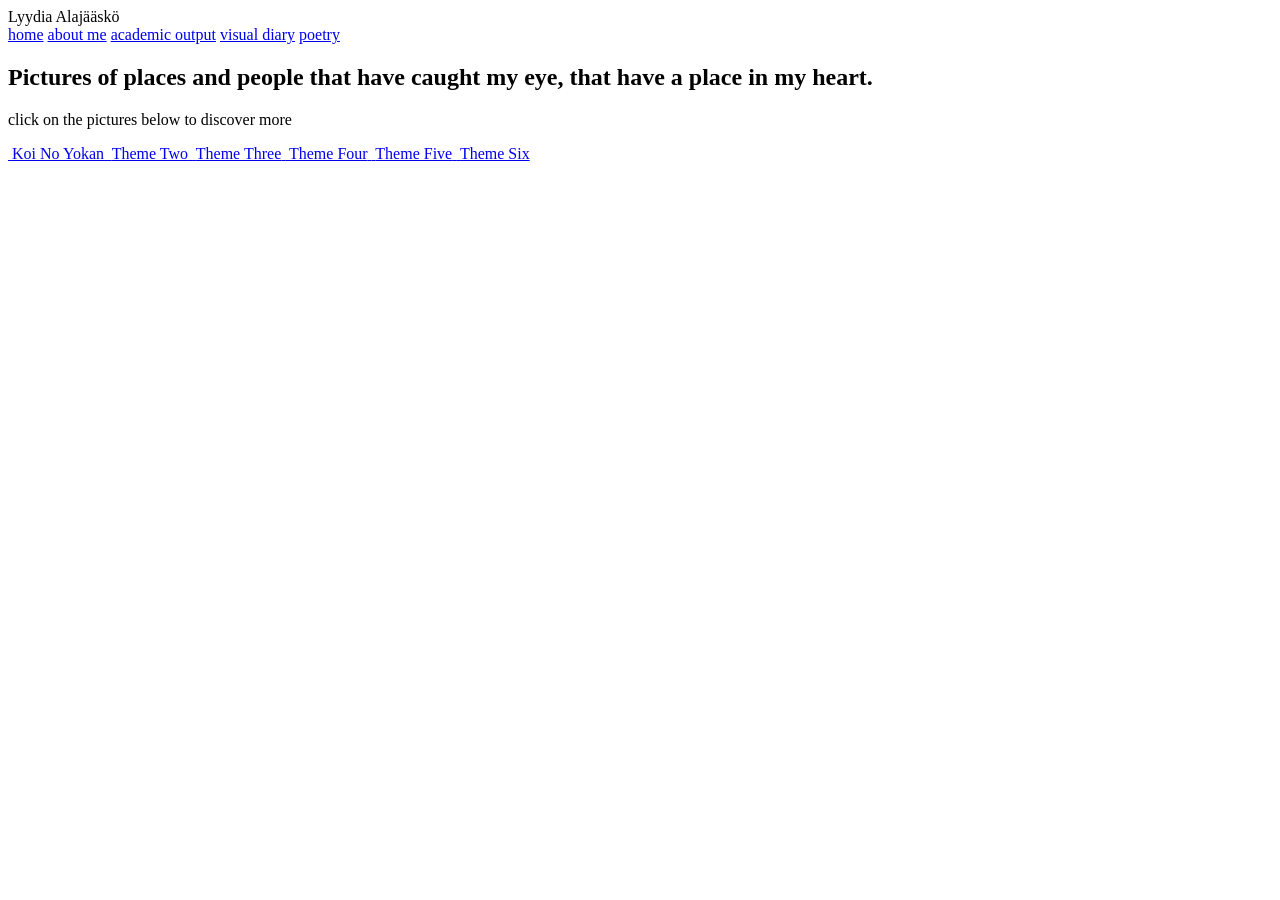
==== index.html @ bca58da3 "Create index.html" ====
<!DOCTYPE html>
<html lang="en">
<head>
  <meta charset="UTF-8">
  <meta name="viewport" content="width=device-width, initial-scale=1">
  <title>Lyydia Alajääskö</title>
  <link rel="stylesheet" href="style.css">
</head>
<body>

  <header>
    <div class="site-title">Lyydia Alajääskö</div>
    <nav>
      <a href="index.html">home</a>
      <a href="about.html">about me</a>
      <a href="academic.html">academic output</a>
      <a href="index.html">visual diary</a>
      <a href="poetry.html">poetry</a>
    </nav>
  </header>

  <section class="intro">
    <h1>Pictures of places and people that have caught my eye, that have a place in my heart.</h1>
    <p class="subtitle">click on the pictures below to discover more</p>
  </section>

  <div class="grid">

    <a class="tile" href="koi-no-yokan.html">
      <img src="images/grid/img1.jpg" alt="">
      <span class="title">Koi No Yokan</span>
    </a>

    <a class="tile" href="theme-two.html">
      <img src="images/grid/img2.jpg" alt="">
      <span class="title">Theme Two</span>
    </a>

    <a class="tile" href="theme-three.html">
      <img src="images/grid/img3.jpg" alt="">
      <span class="title">Theme Three</span>
    </a>

    <a class="tile" href="theme-four.html">
      <img src="images/grid/img4.jpg" alt="">
      <span class="title">Theme Four</span>
    </a>

    <a class="tile" href="theme-five.html">
      <img src="images/grid/img5.jpg" alt="">
      <span class="title">Theme Five</span>
    </a>

    <a class="tile" href="theme-six.html">
      <img src="images/grid/img6.jpg" alt="">
      <span class="title">Theme Six</span>
    </a>

  </div>

</body>
</html>
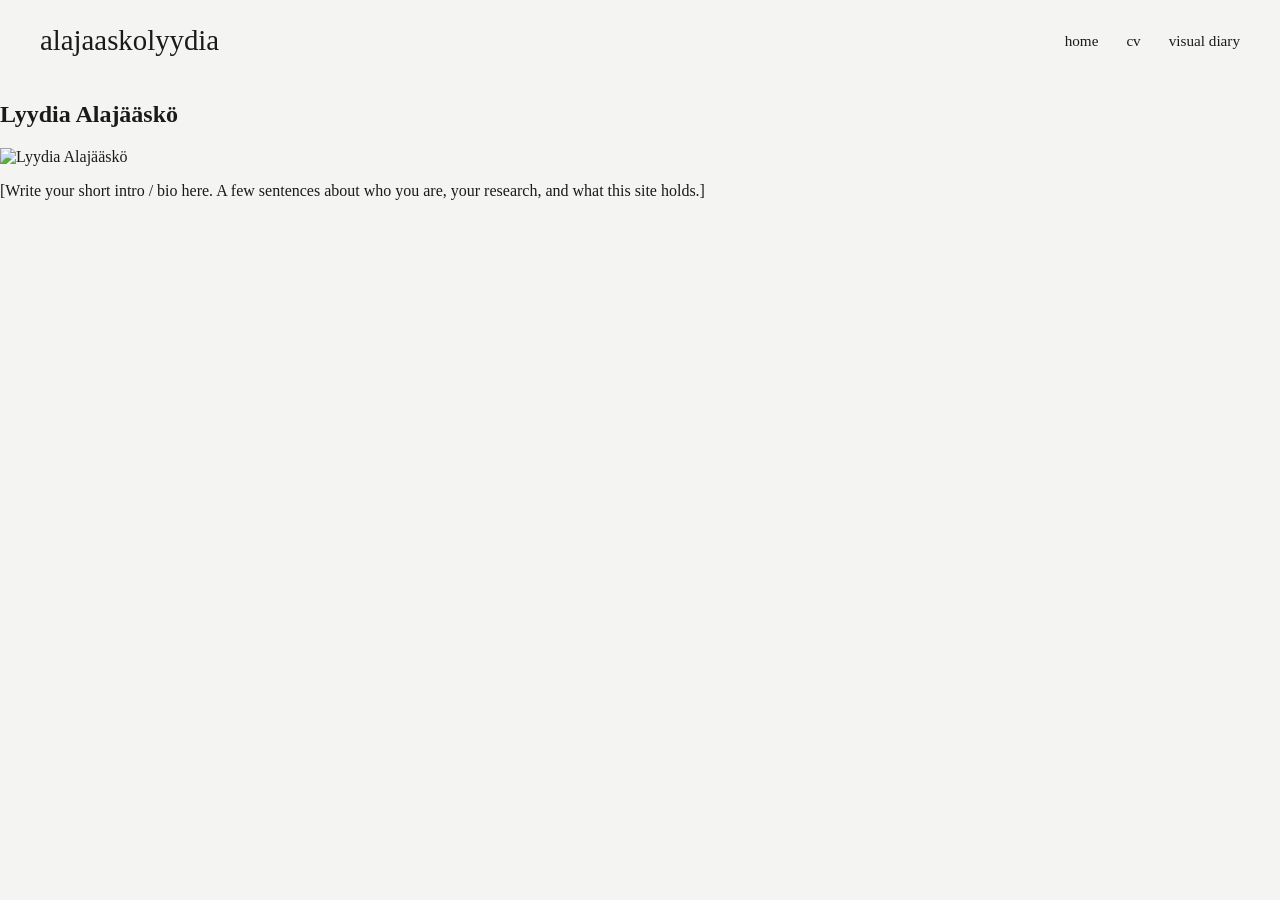
==== commit 4a7568bf: "Update index.html" ====
--- a/index.html
+++ b/index.html
@@ -9,54 +9,25 @@
 <body>
 
   <header>
-    <div class="site-title">Lyydia Alajääskö</div>
+    <div class="site-title">alajaaskolyydia</div>
     <nav>
       <a href="index.html">home</a>
-      <a href="about.html">about me</a>
-      <a href="academic.html">academic output</a>
-      <a href="index.html">visual diary</a>
-      <a href="poetry.html">poetry</a>
+      <a href="cv.html">cv</a>
+      <a href="visual-diary.html">visual diary</a>
     </nav>
   </header>
 
-  <section class="intro">
-    <h1>Pictures of places and people that have caught my eye, that have a place in my heart.</h1>
-    <p class="subtitle">click on the pictures below to discover more</p>
+  <section class="hero">
+    <h1>Lyydia Alajääskö</h1>
   </section>
 
-  <div class="grid">
-
-    <a class="tile" href="koi-no-yokan.html">
-      <img src="images/grid/img1.jpg" alt="">
-      <span class="title">Koi No Yokan</span>
-    </a>
-
-    <a class="tile" href="theme-two.html">
-      <img src="images/grid/img2.jpg" alt="">
-      <span class="title">Theme Two</span>
-    </a>
-
-    <a class="tile" href="theme-three.html">
-      <img src="images/grid/img3.jpg" alt="">
-      <span class="title">Theme Three</span>
-    </a>
-
-    <a class="tile" href="theme-four.html">
-      <img src="images/grid/img4.jpg" alt="">
-      <span class="title">Theme Four</span>
-    </a>
-
-    <a class="tile" href="theme-five.html">
-      <img src="images/grid/img5.jpg" alt="">
-      <span class="title">Theme Five</span>
-    </a>
-
-    <a class="tile" href="theme-six.html">
-      <img src="images/grid/img6.jpg" alt="">
-      <span class="title">Theme Six</span>
-    </a>
-
-  </div>
+  <section class="bio">
+    <img class="bio-photo" src="images/home/portrait.jpg" alt="Lyydia Alajääskö">
+    <div class="bio-text">
+      <p>[Write your short intro / bio here. A few sentences about who you are,
+      your research, and what this site holds.]</p>
+    </div>
+  </section>
 
 </body>
 </html>
--- a/style.css
+++ b/style.css
@@ -0,0 +1,172 @@
+/* ===== Base ===== */
+body {
+  margin: 0;
+  background: #f4f4f2;
+  color: #1a1a1a;
+  font-family: Georgia, 'Times New Roman', serif;
+}
+
+/* ===== Header ===== */
+header {
+  display: flex;
+  justify-content: space-between;
+  align-items: center;
+  padding: 24px 40px;
+  flex-wrap: wrap;
+  gap: 12px;
+}
+.site-title {
+  font-size: 1.8rem;
+}
+nav a {
+  color: #1a1a1a;
+  text-decoration: none;
+  margin-left: 24px;
+  font-size: 0.95rem;
+}
+nav a:hover {
+  text-decoration: underline;
+}
+
+/* ===== Intro (homepage) ===== */
+.intro {
+  text-align: center;
+  max-width: 900px;
+  margin: 60px auto;
+  padding: 0 20px;
+}
+.intro h1 {
+  font-weight: normal;
+  font-size: 2.2rem;
+  line-height: 1.3;
+}
+.subtitle {
+  font-weight: bold;
+  font-size: 0.95rem;
+  margin-top: 30px;
+}
+
+/* ===== Image grid (homepage) ===== */
+.grid {
+  display: grid;
+  grid-template-columns: repeat(3, 1fr);
+  gap: 16px;
+  padding: 0 16px 40px;
+}
+.tile {
+  position: relative;
+  display: block;
+  overflow: hidden;
+  aspect-ratio: 1 / 1;
+}
+.tile img {
+  width: 100%;
+  height: 100%;
+  object-fit: cover;
+  display: block;
+  transition: filter 0.4s ease;
+}
+.tile .title {
+  position: absolute;
+  top: 50%;
+  left: 0;
+  right: 0;
+  transform: translateY(-50%);
+  text-align: center;
+  color: #fff;                 /* stays white — sits over darkened image */
+  font-size: 1.6rem;
+  opacity: 0;
+  transition: opacity 0.4s ease;
+  pointer-events: none;
+  padding: 0 10px;
+}
+.tile:hover img { filter: brightness(0.4); }
+.tile:hover .title { opacity: 1; }
+
+/* Phones: no hover, so darken slightly and always show the title */
+@media (hover: none) {
+  .tile img { filter: brightness(0.55); }
+  .tile .title { opacity: 1; }
+}
+@media (max-width: 600px) {
+  .grid { grid-template-columns: 1fr; }
+}
+
+/* ===== Theme pages (vertical photo stack) ===== */
+.theme {
+  max-width: 800px;
+  margin: 0 auto;
+  padding: 40px 20px 80px;
+  text-align: center;
+}
+.theme h1 {
+  font-weight: normal;
+  font-size: 2.4rem;
+  margin-bottom: 40px;
+}
+.theme img {
+  width: 100%;
+  display: block;
+  margin: 0 auto 24px;
+}
+
+/* ===== Back link (shared) ===== */
+.back {
+  color: #1a1a1a;
+  text-decoration: none;
+  font-size: 0.95rem;
+  border-bottom: 1px solid #1a1a1a;
+}
+.back-wrap {
+  text-align: center;
+  margin-top: 50px;
+}
+
+/* ===== CV page ===== */
+.cv {
+  max-width: 1000px;
+  margin: 0 auto;
+  padding: 40px 20px 80px;
+}
+.cv-page-title {
+  text-align: center;
+  font-weight: normal;
+  font-size: 3rem;
+  margin-bottom: 50px;
+}
+.cv-columns {
+  display: grid;
+  grid-template-columns: 1fr 1fr;
+  gap: 50px;
+  margin-bottom: 60px;
+}
+.cv h2 {
+  text-align: center;
+  font-weight: normal;
+  font-size: 1.8rem;
+  margin-bottom: 30px;
+}
+.cv h3 {
+  text-align: center;
+  font-size: 1.1rem;
+  margin: 28px 0 10px;
+}
+.cv p {
+  text-align: center;
+  line-height: 1.6;
+  font-size: 0.98rem;
+  margin: 0 0 10px;
+}
+.cv a {
+  color: #1a1a1a;
+}
+.cv-publications {
+  border-top: 1px solid #ccc;
+  padding-top: 40px;
+}
+.note {
+  color: #b23;
+}
+@media (max-width: 600px) {
+  .cv-columns { grid-template-columns: 1fr; gap: 30px; }
+}
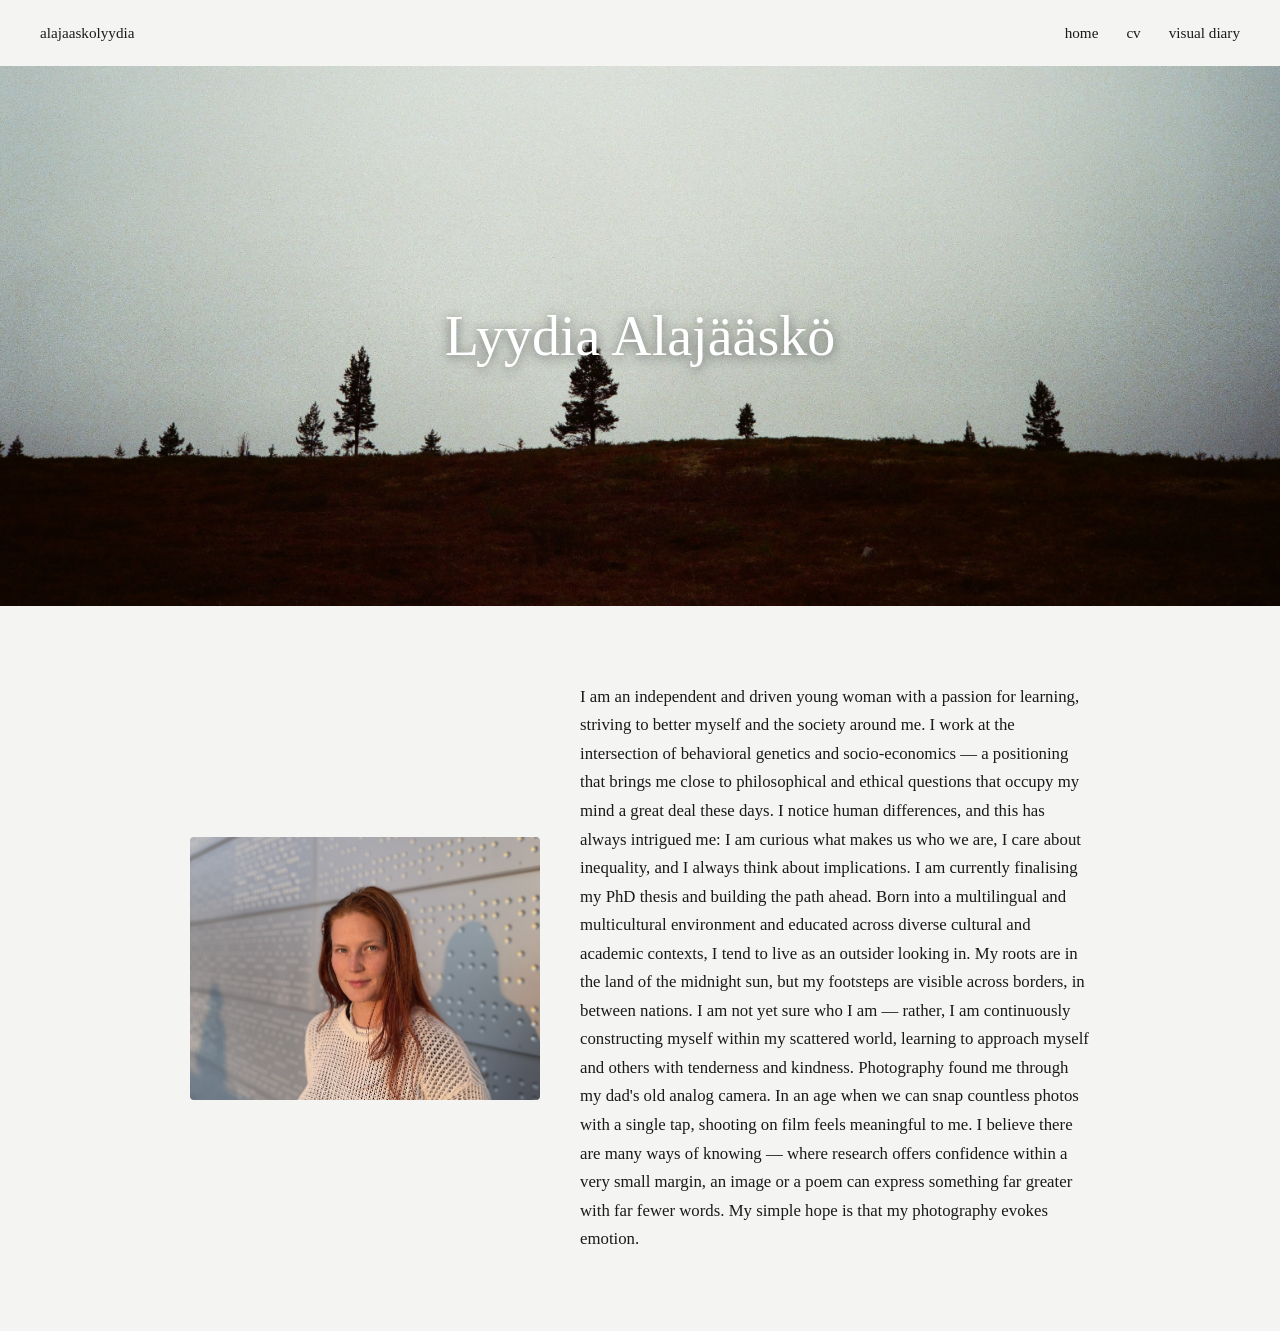
==== commit 630c63ff: "Update index.html" ====
--- a/index.html
+++ b/index.html
@@ -24,8 +24,11 @@
   <section class="bio">
     <img class="bio-photo" src="images/home/portrait.jpg" alt="Lyydia Alajääskö">
     <div class="bio-text">
-      <p>[Write your short intro / bio here. A few sentences about who you are,
-      your research, and what this site holds.]</p>
+      <p>I am an independent and driven young woman with a passion for learning, striving to better myself and the society around me. I work at the intersection of behavioral genetics and socio-economics — a positioning that brings me close to philosophical and ethical questions that occupy my mind a great deal these days. I notice human differences, and this has always intrigued me: I am curious what makes us who we are, I care about inequality, and I always think about implications. I am currently finalising my PhD thesis and building the path ahead.
+
+Born into a multilingual and multicultural environment and educated across diverse cultural and academic contexts, I tend to live as an outsider looking in. My roots are in the land of the midnight sun, but my footsteps are visible across borders, in between nations. I am not yet sure who I am — rather, I am continuously constructing myself within my scattered world, learning to approach myself and others with tenderness and kindness.
+
+Photography found me through my dad's old analog camera. In an age when we can snap countless photos with a single tap, shooting on film feels meaningful to me. I believe there are many ways of knowing — where research offers confidence within a very small margin, an image or a poem can express something far greater with far fewer words. My simple hope is that my photography evokes emotion.</p>
     </div>
   </section>
 
--- a/style.css
+++ b/style.css
@@ -16,7 +16,7 @@
   gap: 12px;
 }
 .site-title {
-  font-size: 1.8rem;
+  font-size: 0.95rem;
 }
 nav a {
   color: #1a1a1a;
@@ -170,3 +170,65 @@
 @media (max-width: 600px) {
   .cv-columns { grid-template-columns: 1fr; gap: 30px; }
 }
+
+/* ===== Home hero (background behind title) ===== */
+.hero {
+  background-image: url('images/home/hero.jpg');
+  background-size: cover;
+  background-position: center bottom;
+  min-height: 60vh;
+  display: flex;
+  align-items: center;
+  justify-content: center;
+}
+.hero h1 {
+  color: #fff;
+  font-weight: normal;
+  font-size: 3.5rem;
+  text-align: center;
+  text-shadow: 0 2px 12px rgba(0,0,0,0.5);
+  padding: 0 20px;
+}
+
+/* ===== Home bio ===== */
+.bio {
+  max-width: 900px;
+  margin: 60px auto;
+  padding: 0 20px;
+  display: flex;
+  gap: 40px;
+  align-items: center;
+}
+.bio-photo {
+  width: 350px;
+  height: auto;
+  object-fit: contain;
+  border-radius: 4px;
+  flex-shrink: 0;
+}
+.bio-text {
+  font-size: 1.05rem;
+  line-height: 1.7;
+}
+@media (max-width: 600px) {
+  .bio { flex-direction: column; text-align: center; }
+  .hero h1 { font-size: 2.4rem; }
+}
+
+/* ===== CV banner (thin hero) ===== */
+.cv-banner {
+  background-image: url('images/home/hero.jpg');
+  background-size: cover;
+  background-position: center 80%;
+  min-height: 230px;
+  display: flex;
+  align-items: center;
+  justify-content: center;
+}
+.cv-banner h1 {
+  color: #fff;
+  font-weight: normal;
+  font-size: 3rem;
+  text-shadow: 0 2px 12px rgba(0,0,0,0.5);
+  margin: 0;
+}
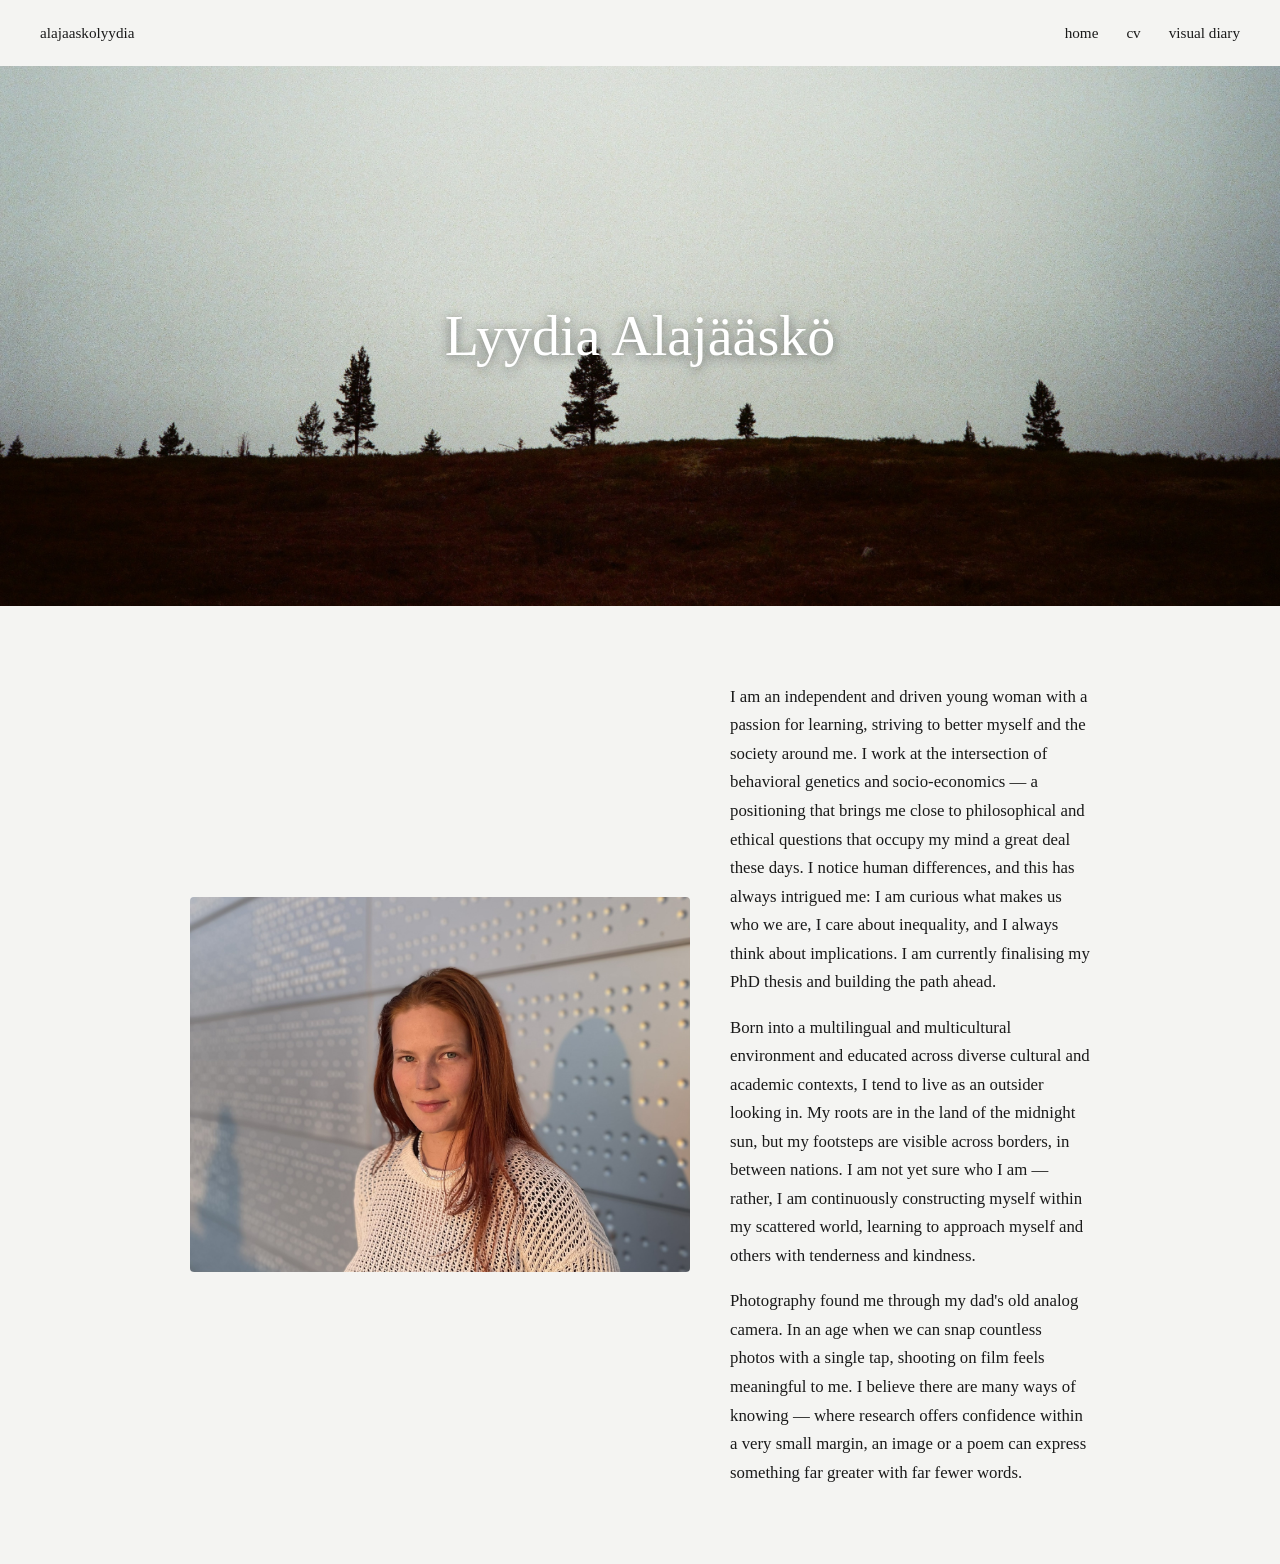
==== commit 2c08a3f8: "Update index.html" ====
--- a/index.html
+++ b/index.html
@@ -24,11 +24,11 @@
   <section class="bio">
     <img class="bio-photo" src="images/home/portrait.jpg" alt="Lyydia Alajääskö">
     <div class="bio-text">
-      <p>I am an independent and driven young woman with a passion for learning, striving to better myself and the society around me. I work at the intersection of behavioral genetics and socio-economics — a positioning that brings me close to philosophical and ethical questions that occupy my mind a great deal these days. I notice human differences, and this has always intrigued me: I am curious what makes us who we are, I care about inequality, and I always think about implications. I am currently finalising my PhD thesis and building the path ahead.
+      <p> I am an independent and driven young woman with a passion for learning, striving to better myself and the society around me. I work at the intersection of behavioral genetics and socio-economics — a positioning that brings me close to philosophical and ethical questions that occupy my mind a great deal these days. I notice human differences, and this has always intrigued me: I am curious what makes us who we are, I care about inequality, and I always think about implications. I am currently finalising my PhD thesis and building the path ahead. </p>
 
-Born into a multilingual and multicultural environment and educated across diverse cultural and academic contexts, I tend to live as an outsider looking in. My roots are in the land of the midnight sun, but my footsteps are visible across borders, in between nations. I am not yet sure who I am — rather, I am continuously constructing myself within my scattered world, learning to approach myself and others with tenderness and kindness.
+      </p> Born into a multilingual and multicultural environment and educated across diverse cultural and academic contexts, I tend to live as an outsider looking in. My roots are in the land of the midnight sun, but my footsteps are visible across borders, in between nations. I am not yet sure who I am — rather, I am continuously constructing myself within my scattered world, learning to approach myself and others with tenderness and kindness. </p>
 
-Photography found me through my dad's old analog camera. In an age when we can snap countless photos with a single tap, shooting on film feels meaningful to me. I believe there are many ways of knowing — where research offers confidence within a very small margin, an image or a poem can express something far greater with far fewer words. My simple hope is that my photography evokes emotion.</p>
+      </p> Photography found me through my dad's old analog camera. In an age when we can snap countless photos with a single tap, shooting on film feels meaningful to me. I believe there are many ways of knowing — where research offers confidence within a very small margin, an image or a poem can express something far greater with far fewer words. </p>
     </div>
   </section>
 
--- a/style.css
+++ b/style.css
@@ -200,7 +200,7 @@
   align-items: center;
 }
 .bio-photo {
-  width: 350px;
+  width: 500px;
   height: auto;
   object-fit: contain;
   border-radius: 4px;
